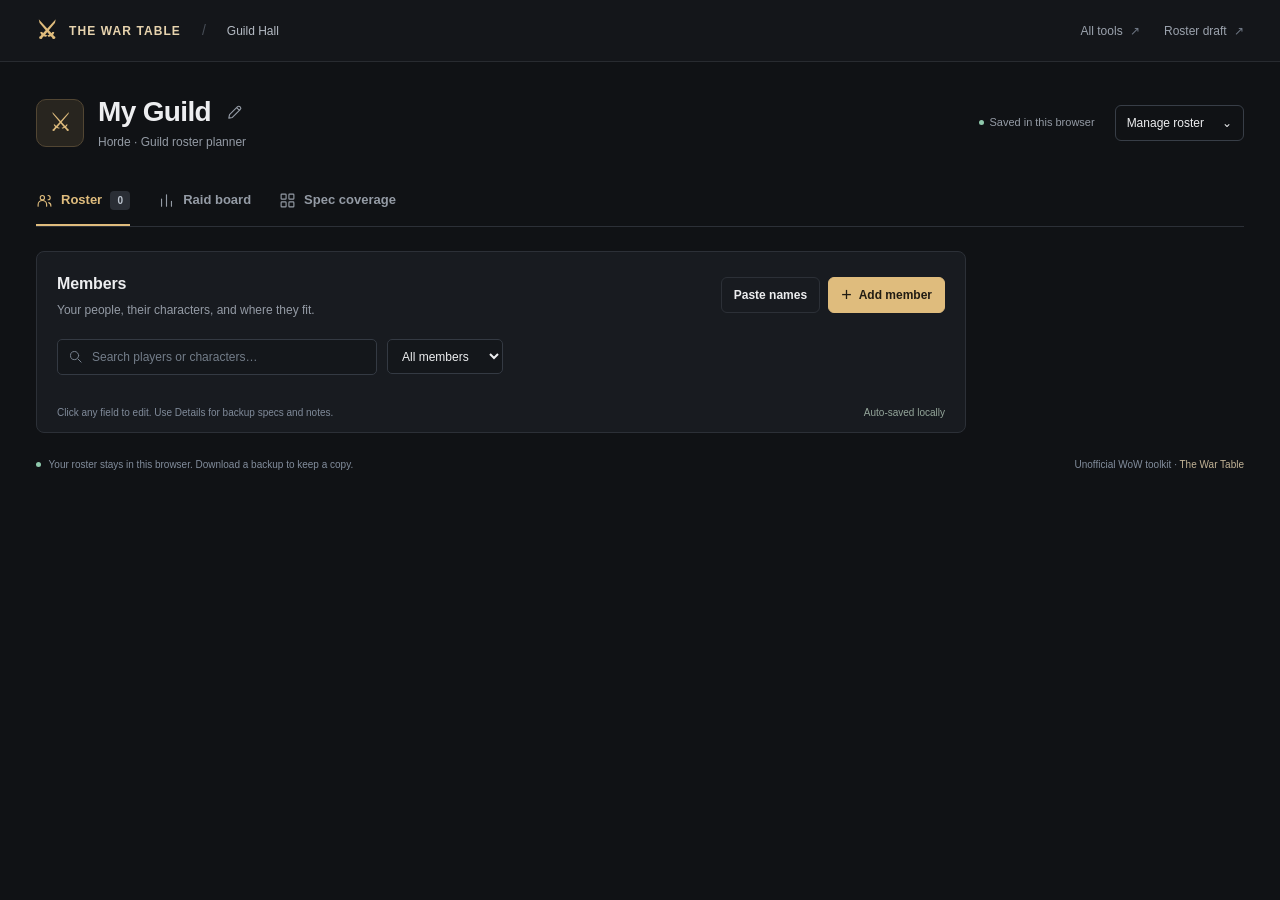
==== guild-hall/index.html @ 8681922c "Serve Guild Hall at a clean directory URL and redirect legacy links" ====
<!doctype html>
<html lang="en">
<head>
  <meta charset="utf-8">
  <meta name="viewport" content="width=device-width,initial-scale=1">
  <base href="../">
  <title>Guild Hall · The War Table</title>
  <link rel="canonical" href="https://wowwartable.com/guild-hall/">
  <meta name="description" content="A clear view of your guild. Manage members, assign characters, and plan your composition.">
  <link rel="stylesheet" href="css/guild-hall.css?v=4">
  <link rel="stylesheet" href="css/guild-raid-board.css?v=1">
</head>
<body>
  <a class="skip" href="guild-hall/#rosterSection">Skip to roster</a>
  <header class="topbar">
    <a class="brand" href="./"><span class="brand-symbol" aria-hidden="true">⚔</span> THE WAR TABLE</a>
    <span class="nav-divider" aria-hidden="true">/</span><span class="product-name">Guild Hall</span>
    <nav aria-label="Main navigation"><a href="./">All tools <span aria-hidden="true">↗</span></a><a href="./?guild-draft=1">Roster draft <span aria-hidden="true">↗</span></a></nav>
  </header>
  <main>
    <section class="page-heading" aria-label="Guild workspace">
      <div class="guild-identity"><div class="guild-mark" aria-hidden="true">⚔</div><div><div class="heading-line"><h1 id="guildTitle">My Guild</h1><button id="editGuild" class="icon-button" aria-label="Edit guild settings" title="Edit guild settings"><svg viewBox="0 0 24 24" aria-hidden="true"><path d="m15 5 4 4M4 20l5-1L20 8a2.8 2.8 0 0 0-4-4L5 15l-1 5Z"/></svg></button></div><p id="guildSubtitle" class="muted">Horde · Guild roster planner</p></div></div>
      <div class="workspace-actions"><div class="save-state"><span class="save-dot" aria-hidden="true"></span><span id="saveStatus" role="status">Saved in this browser</span></div><details class="tools"><summary>Manage roster <span aria-hidden="true">⌄</span></summary><div><button id="exportBackup">Download backup</button><button id="importBackup">Import backup</button><button id="exportCsv">Export CSV</button><hr><button id="loadExample">Load example roster</button><button id="newRoster">Start a new roster</button></div></details><input id="importFile" type="file" accept="application/json,.json" hidden></div>
    </section>
    <div class="workspace-tabs" role="tablist" aria-label="Guild views">
      <button id="rosterTab" role="tab" aria-selected="true" aria-controls="rosterView" data-view="roster"><svg viewBox="0 0 24 24" aria-hidden="true"><circle cx="9" cy="8" r="3"/><path d="M3 20v-2a6 6 0 0 1 12 0v2M17 5a3 3 0 0 1 0 6M18 15a5 5 0 0 1 3 5"/></svg>Roster <span id="memberCount" class="count">0</span></button>
      <button id="compositionTab" role="tab" aria-selected="false" aria-controls="compositionView" tabindex="-1" data-view="composition"><svg viewBox="0 0 24 24" aria-hidden="true"><path d="M5 20V10M12 20V4M19 20v-7"/></svg>Raid board</button>
      <button id="coverageTab" role="tab" aria-selected="false" aria-controls="coverageView" tabindex="-1" data-view="coverage"><svg viewBox="0 0 24 24" aria-hidden="true"><rect x="3" y="3" width="7" height="7" rx="1"/><rect x="14" y="3" width="7" height="7" rx="1"/><rect x="3" y="14" width="7" height="7" rx="1"/><rect x="14" y="14" width="7" height="7" rx="1"/></svg>Spec coverage</button>
    </div>
    <section id="rosterView" role="tabpanel" aria-labelledby="rosterTab">
      <div class="roster-layout">
        <section id="rosterSection" class="panel roster-panel" aria-label="Guild roster">
          <div class="section-head"><div><h2>Members</h2><p class="muted" id="rosterHint">Your people, their characters, and where they fit.</p></div><div class="actions"><button id="bulkAdd" class="secondary">Paste names</button><button id="addMember" class="primary"><span aria-hidden="true">+</span> Add member</button></div></div>
          <div class="roster-filters" id="rosterFilters"><label class="search-label"><svg viewBox="0 0 24 24" aria-hidden="true"><circle cx="10.5" cy="10.5" r="6.5"/><path d="m16 16 5 5"/></svg><span class="sr-only">Search roster</span><input id="search" placeholder="Search players or characters…" type="search"></label><label><span class="sr-only">Filter roster status</span><select id="statusFilter"><option value="all">All members</option><option value="active">Active only</option><option value="bench">Bench only</option><option value="undecided">Needs a spec</option></select></label><span id="visibleCount"></span></div>
          <div id="rosterBody"></div>
          <div class="roster-footer" id="rosterFooter"><span>Click any field to edit. <span class="details-hint">Use Details for backup specs and notes.</span></span><span class="local-note">Auto-saved locally</span></div>
        </section>
        <aside id="rosterOverview" class="overview panel" aria-label="Roster overview" hidden>
          <div class="aside-heading"><h2>At a glance</h2><button class="text-button" data-go-view="composition" data-role-planner>Edit targets</button></div>
          <div class="total-card"><div><strong id="activeCount">0</strong><span id="targetCount">/ 20 target</span></div><p id="rosterMeta">0 bench · 0 need a spec</p></div>
          <div id="roleCards" class="role-cards"></div>
          <div id="rosterNextStep" class="next-step"></div>
          <button class="secondary full" data-go-view="coverage">View spec coverage <span aria-hidden="true">→</span></button>
        </aside>
      </div>
    </section>
    <section id="compositionView" role="tabpanel" aria-labelledby="compositionTab" hidden>
      <div id="raidPlanner" class="raid-planner">
        <div class="raid-heading"><div><h2>Build your raid</h2><p class="muted">Your buddies. Your groups. A plan for every raid.</p></div><button id="raidExpand" class="secondary" aria-pressed="false">Expand board</button></div>
        <div class="raid-toolbar"><label class="raid-plan-picker"><span class="sr-only">Saved raid plan</span><select id="raidPlanSelect"></select></label><div class="actions"><button id="raidSettings" class="secondary">Plan settings</button><button id="raidDuplicate" class="secondary">Duplicate</button><button id="raidUndo" class="secondary" disabled>↶ Undo</button><button id="raidNew" class="primary">+ New plan</button></div></div>
        <div class="raid-workspace">
          <aside class="raid-palette panel" aria-label="Cards to place"><div class="palette-heading"><h3>Build your lineup</h3><p>Drag a card, or select and place.</p></div><div class="palette-switch" role="group" aria-label="Card source"><button id="paletteRoster" aria-pressed="true">Your roster</button><button id="paletteClasses" aria-pressed="false">Class cards</button></div><label id="paletteSearchLabel" class="palette-filter"><span class="sr-only">Find a roster member</span><input id="paletteSearch" type="search" placeholder="Search buddies or classes…"></label><label id="paletteRaceLabel" class="palette-filter" hidden>Race<select id="paletteRace"></select></label><div id="raidPalette" class="raid-palette-list"></div><p id="paletteFooter" class="palette-footnote"></p></aside>
          <div class="raid-canvas"><div class="raid-canvas-heading"><div><h3 id="raidBoardTitle"></h3><p id="raidBoardSize"></p></div><div id="raidTotals" class="raid-totals"></div></div><div id="raidRoleSummary" class="raid-role-summary" aria-label="Planned role totals"></div><div id="raidSelection" class="raid-selection" hidden><span id="raidSelectionText"></span><button id="raidCancelSelection" class="text-button">Cancel</button></div><div id="raidGroups" class="raid-groups"></div><div class="raid-canvas-footer"><span>Drag cards between groups to move or swap.</span><span>Click a card to choose its race, spec, or player.</span></div><details id="raidNotes" class="raid-notes" hidden><summary>Raid notes</summary><p id="raidNotesText"></p></details></div>
        </div>
        <div id="raidAnnouncement" class="sr-only" role="status" aria-live="polite"></div>
      </div>
      <details id="rosterRolePlanner" class="roster-role-planner"><summary>Roster-wide role planner <span>Explore possible specs across your whole guild</span></summary>
      <div class="view-heading"><div><h2>Build your composition</h2><p class="muted">Set a role mix and explore how your members could fill it.</p></div><span class="subtle-badge">One player per spot</span></div>
      <div class="composition-layout">
        <section class="panel planning-panel"><div class="section-head"><div><span class="step-number">1</span><h3>Set your targets</h3><p class="muted">Choose the number of spots for each role.</p></div><span id="targetTotal" class="subtle-badge">20 spots</span></div><div id="targetInputs" class="target-inputs"></div><p class="footnote">These are your planning goals. Adjust them for your raid or group.</p></section>
        <section class="panel lineup-panel"><div class="section-head"><div><span class="step-number">2</span><h3>Find a lineup</h3><p class="muted">Choose how flexible your roster can be.</p></div></div><div class="lineup-controls"><label class="scenario-label">Consider these specs<select id="scenarioMode"><option value="declared">Primary + backup specs</option><option value="potential">All class possibilities</option></select></label><p class="footnote" id="scenarioHelp">Members without a primary spec can fill any spec their class offers.</p><div id="planningInsight" class="insight"></div><button id="suggestLineup" class="primary full">Suggest a lineup <span aria-hidden="true">→</span></button><p class="footnote">You’ll review the suggestions before applying changes.</p></div></section>
      </div>
      </details>
    </section>
    <section id="coverageView" role="tabpanel" aria-labelledby="coverageTab" hidden>
      <div class="view-heading"><div><h2>See your spec options</h2><p class="muted">Primary assignments, selected backups, and the possibilities in your roster.</p></div><label class="checkbox"><input id="showEmpty" type="checkbox"> Include missing classes</label></div>
      <details class="coverage-guide"><summary>How to read these counts <span aria-hidden="true">⌄</span></summary><div><p><strong>Assigned</strong> Members with this primary spec.</p><p><strong>Backup</strong> Members who have selected this as an alternative.</p><p><strong>Possible</strong> Every active member of this class, including assigned players.</p><p class="footnote">These groups overlap. Each player can fill only one spec at a time. Bench members are excluded.</p></div></details>
      <div id="coverageGrid" class="coverage-grid"></div>
    </section>
    <footer><span><span class="save-dot" aria-hidden="true"></span> Your roster stays in this browser. Download a backup to keep a copy.</span><span>Unofficial WoW toolkit · <a href="./">The War Table</a></span></footer>
  </main>
  <dialog id="guildDialog" aria-labelledby="guildDialogTitle"><div class="dialog-head"><div><h2 id="guildDialogTitle">Guild settings</h2><p class="muted">Name your roster and choose your faction.</p></div><button type="button" data-close class="icon-button" aria-label="Close">×</button></div><label>Guild name<input id="guildName" maxlength="80" placeholder="My Guild"></label><label>Faction<select id="faction"><option>Horde</option><option>Alliance</option></select></label><div class="dialog-actions"><button data-close class="primary">Done</button></div></dialog>
  <dialog id="memberDialog" aria-labelledby="memberDialogTitle"><form id="memberForm"><div class="dialog-head"><div><h2 id="memberDialogTitle">Add a member</h2><p class="muted">Add your buddy’s name or nickname. Their character can come later.</p></div><button type="button" data-close class="icon-button" aria-label="Close">×</button></div><div class="form-grid"><label>Player name<input id="newPlayerName" maxlength="80" placeholder="e.g. Alex" autocomplete="off"></label><label>Character name <span class="muted">(optional)</span><input id="newName" maxlength="80" placeholder="e.g. War Tusk" autocomplete="off"></label></div><div class="form-grid"><label>Class<select id="newClass"></select></label><label>Race<select id="newRace"></select></label><label>Primary spec<select id="newSpec"></select></label><label>Status<select id="newStatus"><option value="active">Active roster</option><option value="bench">Bench</option></select></label></div><button class="primary full" type="submit">Add to roster</button></form></dialog>
  <dialog id="bulkDialog" aria-labelledby="bulkTitle"><form id="bulkForm"><div class="dialog-head"><div><h2 id="bulkTitle">Add your guild</h2><p class="muted">Paste one name per line. Choose whether these are your buddies or their characters.</p></div><button type="button" data-close class="icon-button" aria-label="Close">×</button></div><label>These are<select id="bulkNameType"><option value="playerName">Player names</option><option value="name">Character names</option></select></label><label>Names<textarea id="bulkNames" rows="8" maxlength="8100" required placeholder="Alex&#10;Sam&#10;Jordan"></textarea></label><button class="primary full">Add members</button></form></dialog>
  <dialog id="lineupDialog" aria-labelledby="lineupTitle"><div class="dialog-head"><div><h2 id="lineupTitle">Suggested lineup</h2><p class="muted">Review your composition before making changes.</p></div><button type="button" data-close class="icon-button" aria-label="Close">×</button></div><div id="lineupContent"></div><div class="dialog-actions"><button data-close class="secondary">Keep exploring</button><button id="applyLineup" class="primary">Apply suggested specs</button></div></dialog>
  <dialog id="raidPlanDialog" aria-labelledby="raidPlanDialogTitle"><form id="raidPlanForm"><div class="dialog-head"><div><h2 id="raidPlanDialogTitle">New raid plan</h2><p class="muted">Save a separate lineup for a raid, dungeon, or night with your buddies.</p></div><button type="button" class="icon-button" data-raid-close aria-label="Close plan settings">×</button></div><label>Plan name<input id="raidPlanName" maxlength="80" required placeholder="e.g. Friday raid · Progression"></label><label>Group size<select id="raidPlanSize"></select></label><label>Notes <span class="muted">(optional)</span><textarea id="raidPlanNoteInput" maxlength="1000" rows="3" placeholder="Boss strategy, swaps, or who is available"></textarea></label><p id="raidPlanError" class="warning" role="alert"></p><div class="dialog-actions"><button id="raidDelete" type="button" class="secondary delete">Delete plan</button><button type="button" data-raid-close class="secondary">Cancel</button><button id="raidPlanSave" type="submit" class="primary">Create plan</button></div></form></dialog>
  <dialog id="raidSlotDialog" aria-labelledby="raidSlotTitle"><form id="raidSlotForm"><div class="dialog-head"><div class="raid-slot-dialog-title"><span id="raidSlotPortrait"></span><h2 id="raidSlotTitle">Edit card</h2></div><button type="button" class="icon-button" data-raid-close aria-label="Close card editor">×</button></div><label>Assign player<select id="raidSlotMember"></select></label><div class="form-grid"><label>Class<select id="raidSlotClass"></select></label><label>Race<select id="raidSlotRace"></select></label></div><label>Spec for this plan<select id="raidSlotSpec"></select></label><p id="raidSlotHelp" class="footnote"></p><p id="raidSlotError" class="warning" role="alert"></p><div class="dialog-actions"><button type="button" data-raid-close class="secondary">Cancel</button><button type="submit" class="primary">Save card</button></div></form></dialog>
  <div id="toast" role="status" aria-live="polite" hidden></div>
  <script src="data/characters.js"></script><script src="js/guild-roster-engine.js?v=3"></script><script src="js/guild-raid-engine.js?v=1"></script><script src="js/guild-raid-board.js?v=1"></script><script src="js/guild-hall.js?v=4"></script>
</body>
</html>
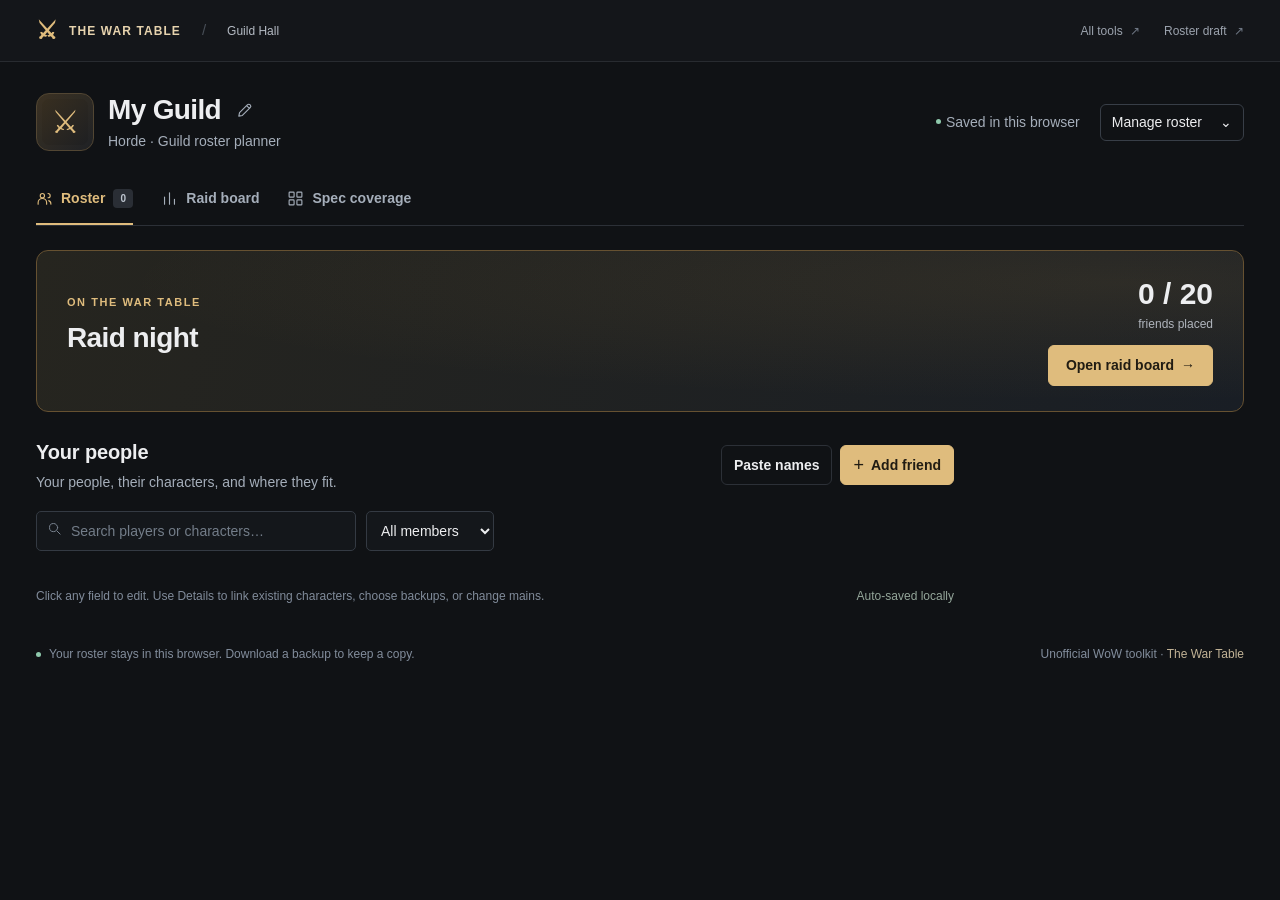
==== commit ff3f7657: "Plan raids around friends with linked alts and role guidance" ====
--- a/guild-hall/index.html
+++ b/guild-hall/index.html
@@ -7,8 +7,8 @@
   <title>Guild Hall · The War Table</title>
   <link rel="canonical" href="https://wowwartable.com/guild-hall/">
   <meta name="description" content="A clear view of your guild. Manage members, assign characters, and plan your composition.">
-  <link rel="stylesheet" href="css/guild-hall.css?v=4">
-  <link rel="stylesheet" href="css/guild-raid-board.css?v=1">
+  <link rel="stylesheet" href="css/guild-hall.css?v=friends-1">
+  <link rel="stylesheet" href="css/guild-raid-board.css?v=friends-1">
 </head>
 <body>
   <a class="skip" href="guild-hall/#rosterSection">Skip to roster</a>
@@ -28,15 +28,16 @@
       <button id="coverageTab" role="tab" aria-selected="false" aria-controls="coverageView" tabindex="-1" data-view="coverage"><svg viewBox="0 0 24 24" aria-hidden="true"><rect x="3" y="3" width="7" height="7" rx="1"/><rect x="14" y="3" width="7" height="7" rx="1"/><rect x="3" y="14" width="7" height="7" rx="1"/><rect x="14" y="14" width="7" height="7" rx="1"/></svg>Spec coverage</button>
     </div>
     <section id="rosterView" role="tabpanel" aria-labelledby="rosterTab">
+      <section class="raid-spotlight" aria-label="Current raid plan"><div class="spotlight-copy"><span class="eyebrow">ON THE WAR TABLE</span><h2 id="spotlightTitle">Raid night</h2><p id="spotlightDetail"></p><p id="spotlightRoles" class="spotlight-roles"></p></div><div class="spotlight-action"><strong id="spotlightCount">0 / 20</strong><span>friends placed</span><button class="primary" data-go-view="composition">Open raid board <span aria-hidden="true">→</span></button></div></section>
       <div class="roster-layout">
         <section id="rosterSection" class="panel roster-panel" aria-label="Guild roster">
-          <div class="section-head"><div><h2>Members</h2><p class="muted" id="rosterHint">Your people, their characters, and where they fit.</p></div><div class="actions"><button id="bulkAdd" class="secondary">Paste names</button><button id="addMember" class="primary"><span aria-hidden="true">+</span> Add member</button></div></div>
+          <div class="section-head"><div><h2>Your people</h2><p class="muted" id="rosterHint">Your people, their characters, and where they fit.</p></div><div class="actions"><button id="bulkAdd" class="secondary">Paste names</button><button id="addMember" class="primary"><span aria-hidden="true">+</span> Add friend</button></div></div>
           <div class="roster-filters" id="rosterFilters"><label class="search-label"><svg viewBox="0 0 24 24" aria-hidden="true"><circle cx="10.5" cy="10.5" r="6.5"/><path d="m16 16 5 5"/></svg><span class="sr-only">Search roster</span><input id="search" placeholder="Search players or characters…" type="search"></label><label><span class="sr-only">Filter roster status</span><select id="statusFilter"><option value="all">All members</option><option value="active">Active only</option><option value="bench">Bench only</option><option value="undecided">Needs a spec</option></select></label><span id="visibleCount"></span></div>
           <div id="rosterBody"></div>
-          <div class="roster-footer" id="rosterFooter"><span>Click any field to edit. <span class="details-hint">Use Details for backup specs and notes.</span></span><span class="local-note">Auto-saved locally</span></div>
+          <div class="roster-footer" id="rosterFooter"><span>Click any field to edit. <span class="details-hint">Use Details to link existing characters, choose backups, or change mains.</span></span><span class="local-note">Auto-saved locally</span></div>
         </section>
         <aside id="rosterOverview" class="overview panel" aria-label="Roster overview" hidden>
-          <div class="aside-heading"><h2>At a glance</h2><button class="text-button" data-go-view="composition" data-role-planner>Edit targets</button></div>
+          <div class="aside-heading"><h2>Main roster</h2><button class="text-button" data-go-view="composition" data-role-planner>Edit targets</button></div>
           <div class="total-card"><div><strong id="activeCount">0</strong><span id="targetCount">/ 20 target</span></div><p id="rosterMeta">0 bench · 0 need a spec</p></div>
           <div id="roleCards" class="role-cards"></div>
           <div id="rosterNextStep" class="next-step"></div>
@@ -48,6 +49,7 @@
       <div id="raidPlanner" class="raid-planner">
         <div class="raid-heading"><div><h2>Build your raid</h2><p class="muted">Your buddies. Your groups. A plan for every raid.</p></div><button id="raidExpand" class="secondary" aria-pressed="false">Expand board</button></div>
         <div class="raid-toolbar"><label class="raid-plan-picker"><span class="sr-only">Saved raid plan</span><select id="raidPlanSelect"></select></label><div class="actions"><button id="raidSettings" class="secondary">Plan settings</button><button id="raidDuplicate" class="secondary">Duplicate</button><button id="raidUndo" class="secondary" disabled>↶ Undo</button><button id="raidNew" class="primary">+ New plan</button></div></div>
+        <section id="raidGuidance" class="raid-guidance panel" aria-label="Lineup guidance"><div class="guidance-heading"><div><h3 id="raidGuidanceHeading"></h3></div><button class="text-button" id="raidEditTargets">Edit role targets →</button></div><div id="raidGuidanceRoles" class="guidance-roles"></div><div class="guidance-explore"><p id="raidGuidanceSummary"></p><button id="raidToggleOptions" class="text-button" aria-expanded="false" aria-controls="raidGuidanceOptions">Show options →</button></div><div id="raidGuidanceOptions" class="guidance-options"></div><p id="raidGuidanceNote" class="guidance-note">Counts use placed players. Class cards still need a person. Options may overlap; one friend fills one spot.</p></section>
         <div class="raid-workspace">
           <aside class="raid-palette panel" aria-label="Cards to place"><div class="palette-heading"><h3>Build your lineup</h3><p>Drag a card, or select and place.</p></div><div class="palette-switch" role="group" aria-label="Card source"><button id="paletteRoster" aria-pressed="true">Your roster</button><button id="paletteClasses" aria-pressed="false">Class cards</button></div><label id="paletteSearchLabel" class="palette-filter"><span class="sr-only">Find a roster member</span><input id="paletteSearch" type="search" placeholder="Search buddies or classes…"></label><label id="paletteRaceLabel" class="palette-filter" hidden>Race<select id="paletteRace"></select></label><div id="raidPalette" class="raid-palette-list"></div><p id="paletteFooter" class="palette-footnote"></p></aside>
           <div class="raid-canvas"><div class="raid-canvas-heading"><div><h3 id="raidBoardTitle"></h3><p id="raidBoardSize"></p></div><div id="raidTotals" class="raid-totals"></div></div><div id="raidRoleSummary" class="raid-role-summary" aria-label="Planned role totals"></div><div id="raidSelection" class="raid-selection" hidden><span id="raidSelectionText"></span><button id="raidCancelSelection" class="text-button">Cancel</button></div><div id="raidGroups" class="raid-groups"></div><div class="raid-canvas-footer"><span>Drag cards between groups to move or swap.</span><span>Click a card to choose its race, spec, or player.</span></div><details id="raidNotes" class="raid-notes" hidden><summary>Raid notes</summary><p id="raidNotesText"></p></details></div>
@@ -64,18 +66,19 @@
     </section>
     <section id="coverageView" role="tabpanel" aria-labelledby="coverageTab" hidden>
       <div class="view-heading"><div><h2>See your spec options</h2><p class="muted">Primary assignments, selected backups, and the possibilities in your roster.</p></div><label class="checkbox"><input id="showEmpty" type="checkbox"> Include missing classes</label></div>
-      <details class="coverage-guide"><summary>How to read these counts <span aria-hidden="true">⌄</span></summary><div><p><strong>Assigned</strong> Members with this primary spec.</p><p><strong>Backup</strong> Members who have selected this as an alternative.</p><p><strong>Possible</strong> Every active member of this class, including assigned players.</p><p class="footnote">These groups overlap. Each player can fill only one spec at a time. Bench members are excluded.</p></div></details>
+      <details class="coverage-guide"><summary>How to read these counts <span aria-hidden="true">⌄</span></summary><div><p><strong>Assigned</strong> Players whose main character has this primary spec.</p><p><strong>Backup</strong> Players with a matching alt or selected backup spec.</p><p><strong>Possible</strong> Unique players with an active character of this class.</p><p class="footnote">Counts include linked alts and overlap across classes and specs. Each player can fill only one spec at a time. Bench members are excluded.</p></div></details>
       <div id="coverageGrid" class="coverage-grid"></div>
     </section>
     <footer><span><span class="save-dot" aria-hidden="true"></span> Your roster stays in this browser. Download a backup to keep a copy.</span><span>Unofficial WoW toolkit · <a href="./">The War Table</a></span></footer>
   </main>
   <dialog id="guildDialog" aria-labelledby="guildDialogTitle"><div class="dialog-head"><div><h2 id="guildDialogTitle">Guild settings</h2><p class="muted">Name your roster and choose your faction.</p></div><button type="button" data-close class="icon-button" aria-label="Close">×</button></div><label>Guild name<input id="guildName" maxlength="80" placeholder="My Guild"></label><label>Faction<select id="faction"><option>Horde</option><option>Alliance</option></select></label><div class="dialog-actions"><button data-close class="primary">Done</button></div></dialog>
-  <dialog id="memberDialog" aria-labelledby="memberDialogTitle"><form id="memberForm"><div class="dialog-head"><div><h2 id="memberDialogTitle">Add a member</h2><p class="muted">Add your buddy’s name or nickname. Their character can come later.</p></div><button type="button" data-close class="icon-button" aria-label="Close">×</button></div><div class="form-grid"><label>Player name<input id="newPlayerName" maxlength="80" placeholder="e.g. Alex" autocomplete="off"></label><label>Character name <span class="muted">(optional)</span><input id="newName" maxlength="80" placeholder="e.g. War Tusk" autocomplete="off"></label></div><div class="form-grid"><label>Class<select id="newClass"></select></label><label>Race<select id="newRace"></select></label><label>Primary spec<select id="newSpec"></select></label><label>Status<select id="newStatus"><option value="active">Active roster</option><option value="bench">Bench</option></select></label></div><button class="primary full" type="submit">Add to roster</button></form></dialog>
+  <dialog id="memberDialog" aria-labelledby="memberDialogTitle"><form id="memberForm"><div class="dialog-head"><div><h2 id="memberDialogTitle">Add a member</h2><p id="memberDialogHint" class="muted">Add your buddy’s name or nickname. Their character can come later.</p></div><button type="button" data-close class="icon-button" aria-label="Close">×</button></div><div class="form-grid"><label>Player name<input id="newPlayerName" maxlength="80" placeholder="e.g. Alex" autocomplete="off"></label><label>Character name <span class="muted">(optional)</span><input id="newName" maxlength="80" placeholder="e.g. War Tusk" autocomplete="off"></label></div><div class="form-grid"><label>Class<select id="newClass"></select></label><label>Race<select id="newRace"></select></label><label>Primary spec<select id="newSpec"></select></label><label>Status<select id="newStatus"><option value="active">Active roster</option><option value="bench">Bench</option></select></label></div><button class="primary full" type="submit">Add to roster</button></form></dialog>
   <dialog id="bulkDialog" aria-labelledby="bulkTitle"><form id="bulkForm"><div class="dialog-head"><div><h2 id="bulkTitle">Add your guild</h2><p class="muted">Paste one name per line. Choose whether these are your buddies or their characters.</p></div><button type="button" data-close class="icon-button" aria-label="Close">×</button></div><label>These are<select id="bulkNameType"><option value="playerName">Player names</option><option value="name">Character names</option></select></label><label>Names<textarea id="bulkNames" rows="8" maxlength="8100" required placeholder="Alex&#10;Sam&#10;Jordan"></textarea></label><button class="primary full">Add members</button></form></dialog>
-  <dialog id="lineupDialog" aria-labelledby="lineupTitle"><div class="dialog-head"><div><h2 id="lineupTitle">Suggested lineup</h2><p class="muted">Review your composition before making changes.</p></div><button type="button" data-close class="icon-button" aria-label="Close">×</button></div><div id="lineupContent"></div><div class="dialog-actions"><button data-close class="secondary">Keep exploring</button><button id="applyLineup" class="primary">Apply suggested specs</button></div></dialog>
-  <dialog id="raidPlanDialog" aria-labelledby="raidPlanDialogTitle"><form id="raidPlanForm"><div class="dialog-head"><div><h2 id="raidPlanDialogTitle">New raid plan</h2><p class="muted">Save a separate lineup for a raid, dungeon, or night with your buddies.</p></div><button type="button" class="icon-button" data-raid-close aria-label="Close plan settings">×</button></div><label>Plan name<input id="raidPlanName" maxlength="80" required placeholder="e.g. Friday raid · Progression"></label><label>Group size<select id="raidPlanSize"></select></label><label>Notes <span class="muted">(optional)</span><textarea id="raidPlanNoteInput" maxlength="1000" rows="3" placeholder="Boss strategy, swaps, or who is available"></textarea></label><p id="raidPlanError" class="warning" role="alert"></p><div class="dialog-actions"><button id="raidDelete" type="button" class="secondary delete">Delete plan</button><button type="button" data-raid-close class="secondary">Cancel</button><button id="raidPlanSave" type="submit" class="primary">Create plan</button></div></form></dialog>
-  <dialog id="raidSlotDialog" aria-labelledby="raidSlotTitle"><form id="raidSlotForm"><div class="dialog-head"><div class="raid-slot-dialog-title"><span id="raidSlotPortrait"></span><h2 id="raidSlotTitle">Edit card</h2></div><button type="button" class="icon-button" data-raid-close aria-label="Close card editor">×</button></div><label>Assign player<select id="raidSlotMember"></select></label><div class="form-grid"><label>Class<select id="raidSlotClass"></select></label><label>Race<select id="raidSlotRace"></select></label></div><label>Spec for this plan<select id="raidSlotSpec"></select></label><p id="raidSlotHelp" class="footnote"></p><p id="raidSlotError" class="warning" role="alert"></p><div class="dialog-actions"><button type="button" data-raid-close class="secondary">Cancel</button><button type="submit" class="primary">Save card</button></div></form></dialog>
+  <dialog id="lineupDialog" aria-labelledby="lineupTitle"><div class="dialog-head"><div><h2 id="lineupTitle">Suggested lineup</h2><p class="muted">Review your composition before making changes.</p></div><button type="button" data-close class="icon-button" aria-label="Close">×</button></div><div id="lineupContent"></div><div class="dialog-actions"><button data-close class="secondary">Keep exploring</button><button id="applyLineup" class="primary">Apply lineup choices</button></div></dialog>
+  <dialog id="raidPlanDialog" aria-labelledby="raidPlanDialogTitle"><form id="raidPlanForm"><div class="dialog-head"><div><h2 id="raidPlanDialogTitle">New raid plan</h2><p class="muted">Save a separate lineup for a raid, dungeon, or night with your buddies.</p></div><button type="button" class="icon-button" data-raid-close aria-label="Close plan settings">×</button></div><label>Plan name<input id="raidPlanName" maxlength="80" required placeholder="e.g. Friday raid · Progression"></label><label>Group size<select id="raidPlanSize"></select></label><fieldset class="plan-target-fieldset"><legend>Role targets for this plan</legend><div id="raidPlanTargets" class="form-grid"></div><p class="footnote">Starting suggestions, not raid requirements. Changing group size resets these targets. Unallocated spots are flexible.</p></fieldset><label>Notes <span class="muted">(optional)</span><textarea id="raidPlanNoteInput" maxlength="1000" rows="3" placeholder="Boss strategy, swaps, or who is available"></textarea></label><p id="raidPlanError" class="warning" role="alert"></p><div class="dialog-actions"><button id="raidDelete" type="button" class="secondary delete">Delete plan</button><button type="button" data-raid-close class="secondary">Cancel</button><button id="raidPlanSave" type="submit" class="primary">Create plan</button></div></form></dialog>
+  <dialog id="raidSlotDialog" aria-labelledby="raidSlotTitle"><form id="raidSlotForm"><div class="dialog-head"><div class="raid-slot-dialog-title"><span id="raidSlotPortrait"></span><h2 id="raidSlotTitle">Edit card</h2></div><button type="button" class="icon-button" data-raid-close aria-label="Close card editor">×</button></div><label>Assign player<select id="raidSlotMember"></select></label><div class="form-grid"><label>Class<select id="raidSlotClass"></select></label><label>Race<select id="raidSlotRace"></select></label></div><label>Spec for this plan<select id="raidSlotSpec"></select></label><p id="raidSlotHelp" class="footnote"></p><p id="raidSlotImpact" class="slot-impact" aria-live="polite"></p><p id="raidSlotError" class="warning" role="alert"></p><div class="dialog-actions"><button type="button" data-raid-close class="secondary">Cancel</button><button type="submit" class="primary">Save card</button></div></form></dialog>
+  <dialog id="raidChoiceDialog" aria-labelledby="raidChoiceTitle"><div class="dialog-head"><h2 id="raidChoiceTitle">Preview change</h2><button type="button" data-raid-close class="icon-button" aria-label="Close preview">×</button></div><div id="raidChoiceIdentity" class="choice-identity"></div><p id="raidChoicePlacement" class="footnote"></p><p id="raidChoiceImpact" class="slot-impact"></p><p id="raidChoiceTradeoff" class="choice-tradeoff"></p><p id="raidChoiceConfirm" class="footnote"></p><div class="dialog-actions"><button data-raid-close class="secondary">Keep current lineup</button><button id="raidApplyChoice" class="primary">Apply to this plan</button></div></dialog>
   <div id="toast" role="status" aria-live="polite" hidden></div>
-  <script src="data/characters.js"></script><script src="js/guild-roster-engine.js?v=3"></script><script src="js/guild-raid-engine.js?v=1"></script><script src="js/guild-raid-board.js?v=1"></script><script src="js/guild-hall.js?v=4"></script>
+  <script src="data/characters.js"></script><script src="js/guild-roster-engine.js?v=friends-1"></script><script src="js/guild-raid-engine.js?v=friends-1"></script><script src="js/guild-raid-board.js?v=friends-1"></script><script src="js/guild-hall.js?v=friends-1"></script>
 </body>
 </html>
